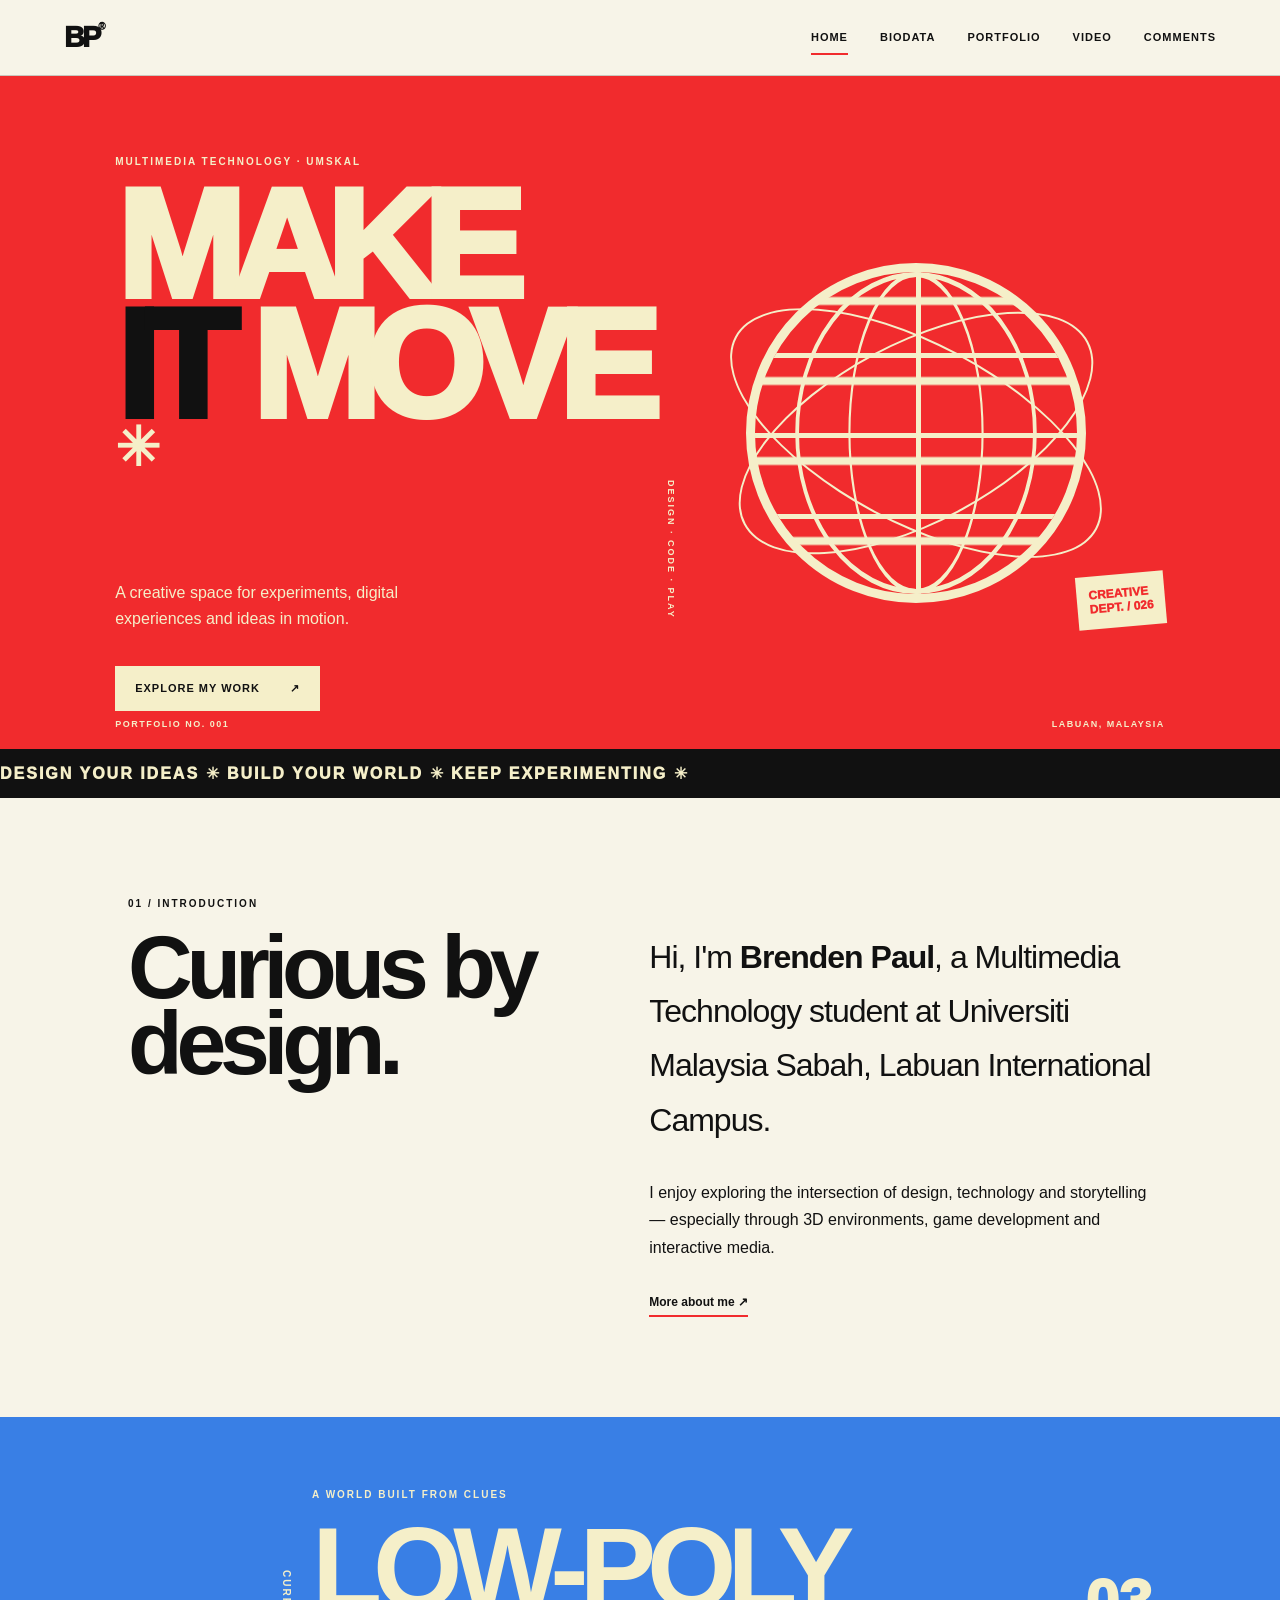
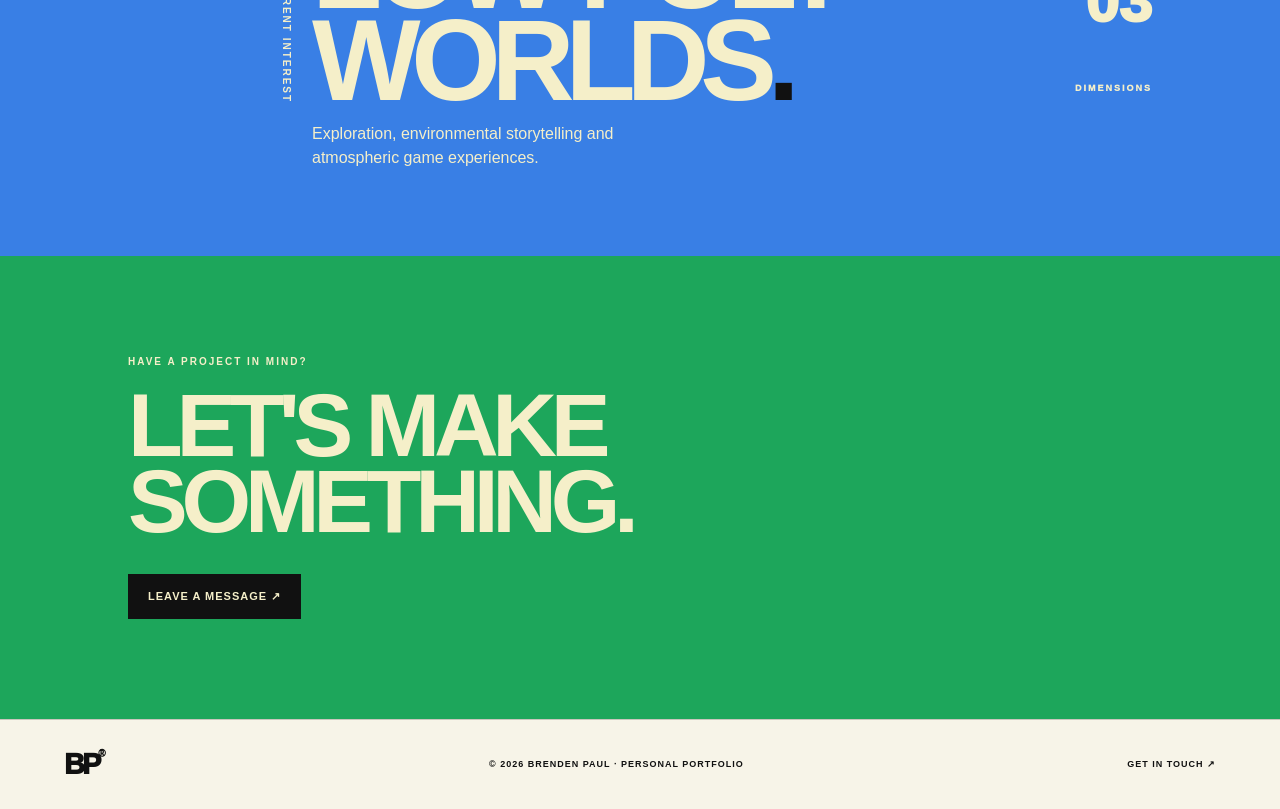
==== index.html @ ec5a2feb "Add files via upload" ====
<!DOCTYPE html>
<html lang="en">
<head>
  <meta charset="UTF-8"><meta name="viewport" content="width=device-width, initial-scale=1.0">
  <meta name="description" content="Brenden Paul's multimedia technology portfolio.">
  <title>Brenden Paul — Creative Portfolio</title><link rel="stylesheet" href="css/style.css">
  <script defer src="js/main.js"></script>
</head>
<body>
<header class="site-header"><a class="wordmark" href="index.html">BP<span>®</span></a>
<button class="menu-toggle" aria-label="Toggle navigation">☰</button>
<nav class="nav"><a class="active" href="index.html">Home</a><a href="biodata.html">Biodata</a><a href="portfolio.html">Portfolio</a><a href="video.html">Video</a><a href="comments.html">Comments</a></nav>
</header>
<main>
<section class="hero">
  <div class="hero-copy"><p class="eyebrow">MULTIMEDIA TECHNOLOGY · UMSKAL</p>
  <h1>MAKE<br><span>IT</span> MOVE<span class="star">✳</span></h1>
  <p class="intro">A creative space for experiments, digital experiences and ideas in motion.</p>
  <a class="button" href="portfolio.html">Explore my work <b>↗</b></a>
  </div>
  <div class="hero-art" aria-label="Abstract retro globe artwork"><div class="orbit orbit-one"></div><div class="orbit orbit-two"></div><div class="globe"><i></i><i></i><i></i><i></i><i></i></div><span class="art-stamp">CREATIVE<br>DEPT. / 026</span><span class="side-note">DESIGN · CODE · PLAY</span></div>
  <div class="hero-index">PORTFOLIO NO. 001 <span>LABUAN, MALAYSIA</span></div>
</section>
<section class="ticker"><div>DESIGN YOUR IDEAS ✳ BUILD YOUR WORLD ✳ KEEP EXPERIMENTING ✳&nbsp;</div></section>
<section class="intro-grid section-pad"><div><p class="eyebrow">01 / INTRODUCTION</p><h2>Curious by<br>design.</h2></div><div><p class="large-copy">Hi, I'm <strong>Brenden Paul</strong>, a Multimedia Technology student at Universiti Malaysia Sabah, Labuan International Campus.</p><p>I enjoy exploring the intersection of design, technology and storytelling — especially through 3D environments, game development and interactive media.</p><a class="text-link" href="biodata.html">More about me ↗</a></div></section>
<section class="feature-band"><div class="feature-label">CURRENT INTEREST</div><div><p class="eyebrow">A WORLD BUILT FROM CLUES</p><h2>LOW-POLY<br>WORLDS<span class="blue-dot">.</span></h2><p>Exploration, environmental storytelling and atmospheric game experiences.</p></div><div class="feature-number">03<br><small>DIMENSIONS</small></div></section>
<section class="section-pad home-bottom"><p class="eyebrow">HAVE A PROJECT IN MIND?</p><h2>LET'S MAKE<br>SOMETHING.</h2><a class="button button-dark" href="comments.html">Leave a message ↗</a></section>
</main>
<footer><a class="wordmark" href="index.html">BP<span>®</span></a><p>© 2026 BRENDEN PAUL · PERSONAL PORTFOLIO</p><a href="comments.html">GET IN TOUCH ↗</a></footer>
</body></html>
---- css/style.css ----
:root{--red:#f12b2d;--blue:#397fe5;--green:#1da65b;--cream:#f5efc9;--ink:#111;--paper:#f7f4e8;--line:rgba(17,17,17,.2)}
*{box-sizing:border-box}html{scroll-behavior:smooth}body{margin:0;background:var(--paper);color:var(--ink);font-family:Arial,Helvetica,sans-serif}a{color:inherit;text-decoration:none}.site-header{height:76px;padding:0 5vw;display:flex;align-items:center;justify-content:space-between;border-bottom:1px solid var(--line);background:var(--paper);position:relative;z-index:10}.wordmark{font-size:29px;font-weight:1000;letter-spacing:-3px}.wordmark span{font-size:10px;vertical-align:top;letter-spacing:0}.nav{display:flex;gap:32px}.nav a{font-size:11px;font-weight:800;letter-spacing:1px;text-transform:uppercase;padding:10px 0;border-bottom:2px solid transparent}.nav a:hover,.nav a.active{border-color:var(--red)}.menu-toggle{display:none;border:0;background:none;font-size:25px}
.hero{min-height:660px;background:var(--red);color:var(--cream);padding:80px 9vw 38px;position:relative;overflow:hidden;display:grid;grid-template-columns:1.05fr .95fr;align-items:center}.eyebrow{font-size:10px;font-weight:900;letter-spacing:2px;margin:0 0 20px}.hero h1,.page-heading h1{font-size:clamp(76px,12vw,170px);line-height:.78;letter-spacing:-.095em;margin:0;font-weight:1000}.hero h1 span:not(.star),.page-heading h1 span{color:var(--ink)}.star{font-size:.35em;vertical-align:top;display:inline-block;animation:spin 12s linear infinite}.intro{font-size:16px;line-height:1.6;max-width:340px;margin:34px 0}.button{display:inline-flex;gap:30px;align-items:center;background:var(--cream);color:var(--ink);padding:16px 20px;font-size:11px;font-weight:900;letter-spacing:1px;text-transform:uppercase;border:0;cursor:pointer;transition:.2s}.button:hover{transform:translateY(-4px);box-shadow:5px 5px 0 var(--ink)}.hero-art{height:430px;position:relative;display:grid;place-items:center}.globe{width:min(31vw,340px);aspect-ratio:1;border:9px solid var(--cream);border-radius:50%;position:relative;overflow:hidden;background:repeating-linear-gradient(0deg,transparent 0 48px,var(--cream) 50px 56px,transparent 58px 80px)}.globe:before,.globe:after{content:"";position:absolute;inset:0;border:5px solid var(--cream);border-radius:50%;transform:scaleX(.42)}.globe:after{transform:scaleX(.75)}.globe i{position:absolute;left:0;right:0;top:50%;border-top:5px solid var(--cream)}.globe i:nth-child(2){top:25%}.globe i:nth-child(3){top:75%}.globe i:nth-child(4){left:50%;top:0;bottom:0;border:0;border-left:5px solid var(--cream)}.orbit{position:absolute;border:2px solid var(--cream);width:390px;height:180px;border-radius:50%;transform:rotate(-28deg)}.orbit-two{transform:rotate(28deg);width:410px}.art-stamp{position:absolute;right:0;bottom:22px;background:var(--cream);color:var(--red);padding:12px;font-size:12px;font-weight:1000;line-height:1.2;transform:rotate(-5deg)}.side-note{position:absolute;left:0;bottom:30px;writing-mode:vertical-rl;font-size:9px;letter-spacing:2px;font-weight:bold}.hero-index{position:absolute;bottom:20px;left:9vw;right:9vw;display:flex;justify-content:space-between;font-size:9px;font-weight:900;letter-spacing:1.5px}.ticker{overflow:hidden;background:var(--ink);color:var(--cream);padding:15px 0;font-weight:1000;letter-spacing:2px;white-space:nowrap}.ticker div{display:inline-block;animation:marquee 20s linear infinite}.section-pad{padding:100px 10vw}.intro-grid{display:grid;grid-template-columns:1fr 1.2fr;gap:8vw}.intro-grid h2,.home-bottom h2{font-size:clamp(48px,7vw,90px);line-height:.85;letter-spacing:-.07em;margin:0}.large-copy{font-size:clamp(21px,2.5vw,32px);line-height:1.25;letter-spacing:-1px}.intro-grid p:not(.eyebrow){line-height:1.7;max-width:600px}.text-link{display:inline-block;margin-top:18px;border-bottom:2px solid var(--red);padding-bottom:6px;font-weight:900;font-size:12px}.feature-band{background:var(--blue);color:var(--cream);padding:70px 10vw;display:grid;grid-template-columns:.5fr 2fr .5fr;align-items:center;gap:20px}.feature-label{font-size:10px;font-weight:900;letter-spacing:2px;writing-mode:vertical-rl}.feature-band h2{font-size:clamp(55px,9vw,115px);line-height:.8;letter-spacing:-.08em;margin:15px 0}.feature-band p{max-width:390px;line-height:1.5}.blue-dot{color:var(--ink)}.feature-number{font-size:60px;font-weight:1000;text-align:right}.feature-number small{font-size:9px;letter-spacing:2px}.home-bottom{background:var(--green);color:var(--cream)}.home-bottom h2{margin-bottom:35px}.button-dark{background:var(--ink);color:var(--cream)}footer{padding:28px 5vw;display:flex;align-items:center;justify-content:space-between;border-top:1px solid var(--line);font-size:9px;font-weight:900;letter-spacing:1px}footer p{margin:0}
.inner-page{padding:70px 9vw 100px}.page-heading{position:relative;padding:25px 0 65px;border-bottom:1px solid var(--line);margin-bottom:60px}.page-heading h1{font-size:clamp(65px,11vw,145px)}.page-heading h1 span{color:var(--red)}.heading-aside{position:absolute;right:0;bottom:65px;font-size:12px;line-height:1.5;font-weight:bold;text-align:right}
.bio-layout{display:grid;grid-template-columns:.8fr 1.2fr;gap:8vw}.portrait-card{background:var(--blue);padding:18px;align-self:start}.portrait-placeholder{height:390px;background:var(--cream);display:grid;place-items:center;position:relative;color:var(--blue)}.portrait-placeholder span{font-size:150px;font-weight:1000;letter-spacing:-15px}.portrait-placeholder small{position:absolute;bottom:18px;left:18px;font-size:10px;font-weight:900;letter-spacing:2px}.card-caption{font-size:9px;font-weight:900;letter-spacing:1px;color:var(--cream);margin:12px 0 0}.bio-content h2{font-size:48px;letter-spacing:-3px;margin:0 0 15px}.bio-content p{line-height:1.7}.data-grid{display:grid;grid-template-columns:1fr 1fr;gap:20px;margin:35px 0;padding:25px 0;border-top:1px solid var(--line);border-bottom:1px solid var(--line)}.data-grid div{display:grid;gap:7px}.data-grid small,.project-info small{font-size:9px;font-weight:900;letter-spacing:1.5px;opacity:.7}.data-grid strong{font-size:14px}.bio-content h3{font-size:13px;letter-spacing:2px}.tags{display:flex;flex-wrap:wrap;gap:8px}.tags span{border:1px solid var(--ink);border-radius:30px;padding:9px 13px;font-size:10px;font-weight:800}.timetable{margin-top:100px;display:grid;grid-template-columns:.7fr 1.3fr;gap:7vw}.timetable h2{font-size:42px;letter-spacing:-3px;margin:0}.timetable p{font-size:13px;line-height:1.6}.table-wrap{overflow-x:auto}table{width:100%;border-collapse:collapse;font-size:11px}th,td{text-align:left;padding:15px 12px;border-bottom:1px solid var(--line)}th{background:var(--ink);color:var(--cream);font-size:9px;letter-spacing:1px}td:first-child{font-weight:900}
.project-grid{display:grid;grid-template-columns:1fr 1fr;gap:24px}.project-card{display:grid;grid-template-columns:.9fr 1.1fr;min-height:270px}.project-red{background:var(--red);color:var(--cream)}.project-blue{background:var(--blue);color:var(--cream)}.project-green{background:var(--green);color:var(--cream)}.project-cream{background:var(--cream);border:1px solid var(--line)}.project-graphic{min-height:270px;position:relative;display:grid;place-items:center;overflow:hidden}.project-graphic>span{position:absolute;bottom:15px;left:15px;font-size:30px;line-height:.8;font-weight:1000;letter-spacing:-2px}.mini-globe{width:145px;height:145px;border:5px solid var(--cream);border-radius:50%;background:repeating-linear-gradient(0deg,transparent 0 24px,var(--cream) 25px 29px,transparent 30px 40px);position:relative}.mini-globe:after{content:"";position:absolute;inset:0;border:4px solid var(--cream);border-radius:50%;transform:scaleX(.45)}.project-graphic .cube-stack{font-size:60px;line-height:.7;text-align:center}.forest-symbol{font-size:140px}.web-symbol{font-size:120px}.project-info{padding:25px;align-self:center}.project-info h2{font-size:29px;letter-spacing:-2px;margin:10px 0}.project-info p{font-size:12px;line-height:1.6}.project-type{font-size:8px;font-weight:900;letter-spacing:1px}.portfolio-note{font-size:10px;font-weight:900;letter-spacing:1px;margin-top:35px;line-height:1.6}
.video-section{max-width:900px;margin:auto}.video-frame{background:var(--ink);position:relative;padding:12px}.video-frame video{display:block;width:100%;aspect-ratio:16/9;background:#222}.video-overlay-label{position:absolute;top:25px;left:25px;color:var(--cream);font-size:9px;font-weight:900;letter-spacing:2px;pointer-events:none}.video-caption{display:flex;justify-content:space-between;gap:40px;align-items:start;padding:25px 0}.video-caption h2{font-size:35px;letter-spacing:-2px;margin:0}.video-caption>p{max-width:390px;font-size:13px;line-height:1.7}.video-tip{margin-top:60px;background:var(--cream);border:1px solid var(--line);padding:25px;display:flex;gap:50px;align-items:center}.video-tip span{font-size:10px;font-weight:1000;letter-spacing:1px;white-space:nowrap}.video-tip p{font-size:13px;line-height:1.6}
.contact-layout{display:grid;grid-template-columns:1fr 1fr;gap:10vw}.contact-copy h2{font-size:clamp(45px,7vw,80px);letter-spacing:-.08em;line-height:.85;margin:0 0 25px}.contact-copy>p:not(.eyebrow){max-width:340px;line-height:1.7;font-size:14px}.contact-stamp{margin-top:55px;width:160px;height:160px;border-radius:50%;background:var(--red);color:var(--cream);display:grid;place-content:center;text-align:center;font-size:29px;font-weight:1000;line-height:.8;transform:rotate(-12deg)}.contact-stamp span{font-size:20px;margin-top:10px}.comment-form{display:grid;gap:10px}.comment-form label{font-size:9px;font-weight:1000;letter-spacing:1.5px;margin-top:10px}.comment-form input,.comment-form textarea,.comment-form select{width:100%;padding:15px;background:transparent;border:1px solid var(--line);font:inherit;font-size:13px;border-radius:0}.comment-form textarea{resize:vertical}.comment-form .button{justify-self:start;margin-top:15px}.form-status{font-size:9px;font-weight:900;letter-spacing:1px;line-height:1.5}
@keyframes spin{to{transform:rotate(360deg)}}@keyframes marquee{to{transform:translateX(-50%)}}
@media(max-width:760px){.site-header{height:65px}.menu-toggle{display:block}.nav{display:none;position:absolute;top:65px;left:0;right:0;background:var(--paper);padding:20px 5vw;flex-direction:column;gap:12px;border-bottom:1px solid var(--line)}.nav.open{display:flex}.hero{grid-template-columns:1fr;padding:65px 7vw 65px;gap:15px}.hero-art{height:300px}.globe{width:230px}.orbit{width:280px;height:130px}.orbit-two{width:300px}.hero h1{font-size:clamp(75px,18vw,125px)}.hero-index{left:7vw;right:7vw;font-size:7px}.section-pad{padding:65px 7vw}.intro-grid,.bio-layout,.timetable,.contact-layout{grid-template-columns:1fr;gap:35px}.feature-band{padding:55px 7vw;grid-template-columns:30px 1fr 50px}.feature-number{font-size:35px}.page-heading{padding-bottom:90px}.page-heading h1{font-size:clamp(65px,15vw,105px)}.heading-aside{bottom:25px;left:0;right:auto;text-align:left}.project-grid{grid-template-columns:1fr}.project-card{min-height:240px}.project-graphic{min-height:240px}.video-caption,.video-tip{display:block}.video-caption>p{margin-top:15px}.video-tip span{display:block;margin-bottom:10px}footer{gap:15px;flex-wrap:wrap}footer p{order:3;width:100%}}
@media(max-width:420px){.project-card{grid-template-columns:1fr}.project-graphic{min-height:190px}.project-graphic>span{font-size:26px}.portrait-placeholder{height:300px}.data-grid{grid-template-columns:1fr 1fr}}
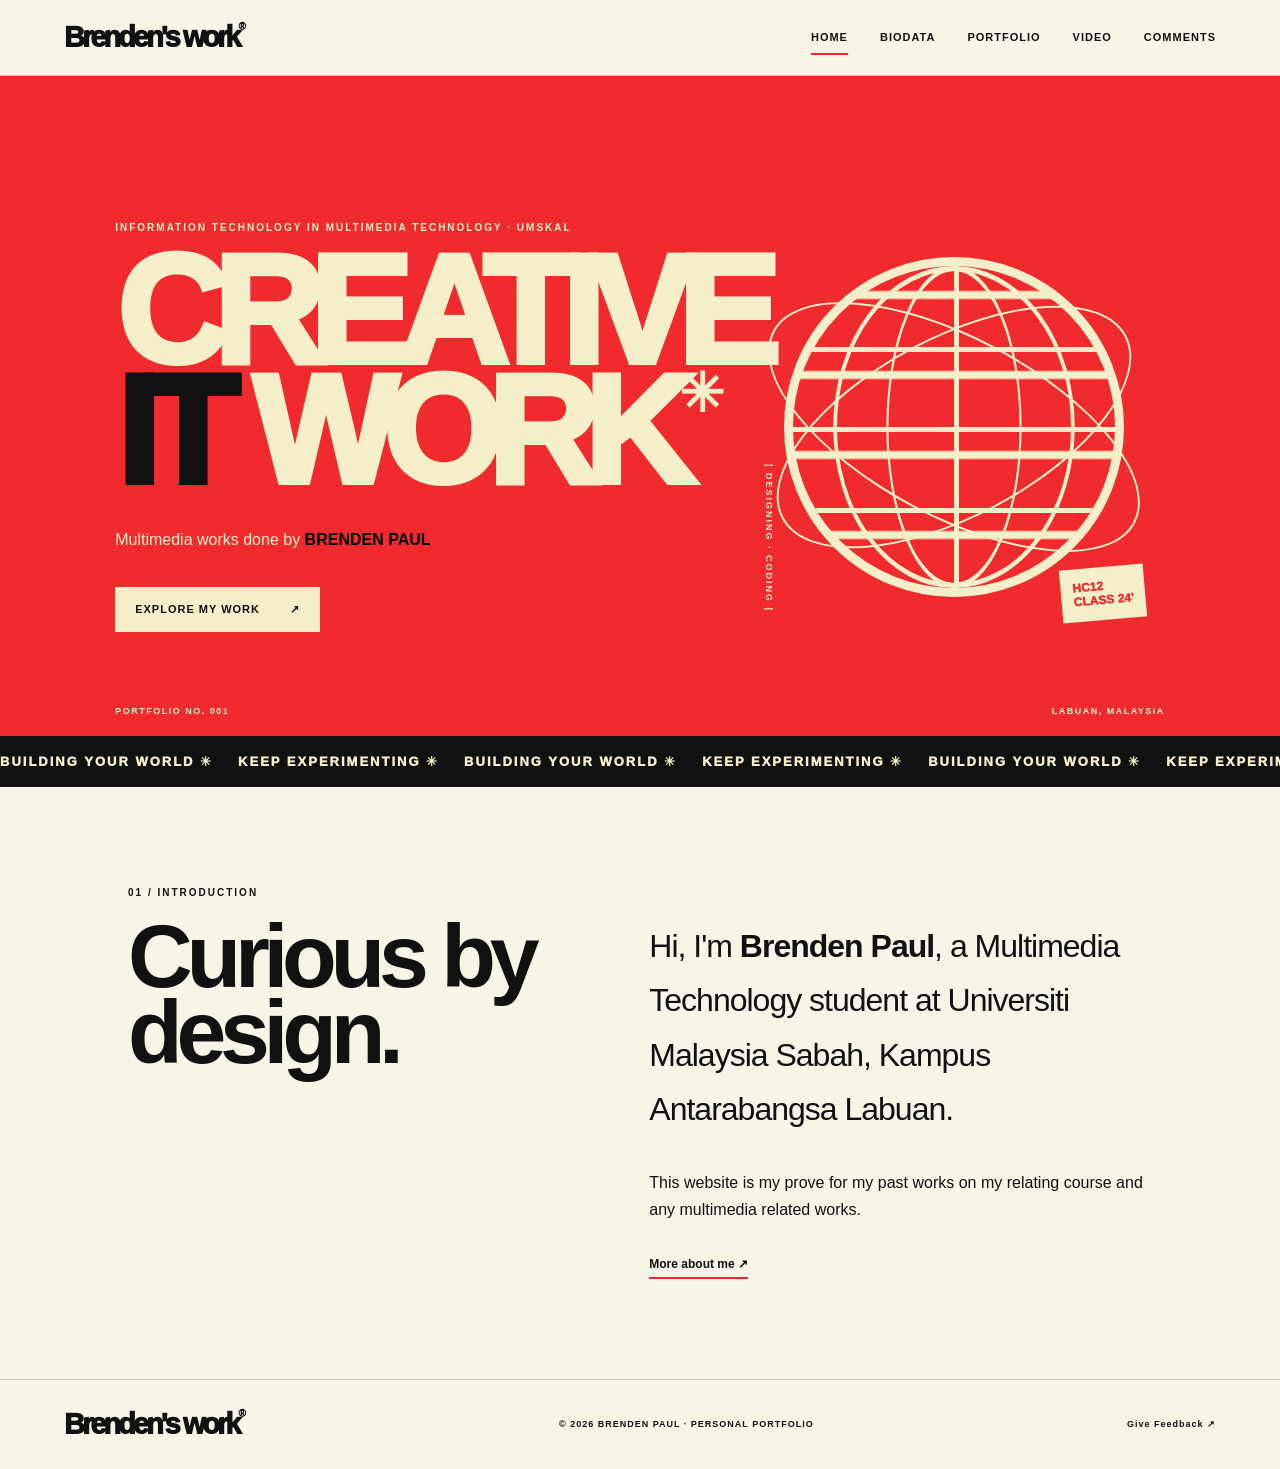
==== commit bddbbbee: "Update index.html" ====
--- a/index.html
+++ b/index.html
@@ -1,30 +1,238 @@
+
 <!DOCTYPE html>
 <html lang="en">
+
 <head>
-  <meta charset="UTF-8"><meta name="viewport" content="width=device-width, initial-scale=1.0">
+  <!-- Website character encoding -->
+  <meta charset="UTF-8">
+
+  <!-- Makes the website responsive on phones and tablets -->
+  <meta name="viewport" content="width=device-width, initial-scale=1.0">
+
+  <!-- EDIT HERE: Website description for search engines -->
   <meta name="description" content="Brenden Paul's multimedia technology portfolio.">
-  <title>Brenden Paul — Creative Portfolio</title><link rel="stylesheet" href="css/style.css">
+
+  <!-- EDIT HERE: Text displayed on the browser tab -->
+  <title>Brenden Paul — Creative Portfolio</title>
+
+  <!-- Connect the external CSS design file -->
+  <link rel="stylesheet" href="css/style.css">
+
+  <!-- Connect JavaScript; defer waits until HTML is parsed -->
   <script defer src="js/main.js"></script>
 </head>
+
 <body>
-<header class="site-header"><a class="wordmark" href="index.html">BP<span>®</span></a>
-<button class="menu-toggle" aria-label="Toggle navigation">☰</button>
-<nav class="nav"><a class="active" href="index.html">Home</a><a href="biodata.html">Biodata</a><a href="portfolio.html">Portfolio</a><a href="video.html">Video</a><a href="comments.html">Comments</a></nav>
+
+<!-- ========================================
+     HEADER AND NAVIGATION
+     Appears at the top of every webpage
+======================================== -->
+
+<header class="site-header">
+
+  <!-- EDIT HERE: BP is your website logo -->
+  <a class="wordmark" href="index.html">Brenden's work<span>®</span></a>
+
+  <!-- Mobile navigation button -->
+  <button class="menu-toggle" aria-label="Toggle navigation">☰</button>
+
+  <!-- Navigation links: change href to change destination -->
+  <nav class="nav">
+
+    <a class="active" href="index.html">Home</a>
+    <a href="biodata.html">Biodata</a>
+    <a href="portfolio.html">Portfolio</a>
+    <a href="video.html">Video</a>
+    <a href="comments.html">Comments</a>
+
+  </nav>
+
 </header>
+
+
 <main>
+
+<!-- ========================================
+     HERO SECTION
+     Main homepage introduction
+======================================== -->
+
 <section class="hero">
-  <div class="hero-copy"><p class="eyebrow">MULTIMEDIA TECHNOLOGY · UMSKAL</p>
-  <h1>MAKE<br><span>IT</span> MOVE<span class="star">✳</span></h1>
-  <p class="intro">A creative space for experiments, digital experiences and ideas in motion.</p>
-  <a class="button" href="portfolio.html">Explore my work <b>↗</b></a>
-  </div>
-  <div class="hero-art" aria-label="Abstract retro globe artwork"><div class="orbit orbit-one"></div><div class="orbit orbit-two"></div><div class="globe"><i></i><i></i><i></i><i></i><i></i></div><span class="art-stamp">CREATIVE<br>DEPT. / 026</span><span class="side-note">DESIGN · CODE · PLAY</span></div>
-  <div class="hero-index">PORTFOLIO NO. 001 <span>LABUAN, MALAYSIA</span></div>
+
+  <div class="hero-copy">
+
+    <!-- EDIT HERE: Small text above the main heading -->
+    <p class="eyebrow">
+      INFORMATION TECHNOLOGY IN MULTIMEDIA TECHNOLOGY · UMSKAL
+    </p>
+
+    <!-- EDIT HERE: Main homepage heading -->
+    <h1>
+      CREATIVE<br>
+      <span>IT</span> WORK<span class="star">✳</span>
+    </h1>
+
+    <!-- EDIT HERE: Short personal introduction -->
+    <p class="intro">
+      Multimedia works done by <strong style="color: black;">BRENDEN PAUL</strong>
+    </p>
+
+    <!-- Button linking to the portfolio page -->
+    <a class="button" href="portfolio.html">
+      Explore my work <b>↗</b>
+    </a>
+
+  </div>
+
+
+  <!-- Decorative globe illustration made with CSS -->
+  <div class="hero-art" aria-label="Abstract retro globe artwork">
+
+    <!-- Decorative orbit lines -->
+    <div class="orbit orbit-one"></div>
+    <div class="orbit orbit-two"></div>
+
+    <!-- Globe illustration -->
+    <div class="globe">
+
+      <!-- Horizontal and vertical globe lines -->
+      <i></i>
+      <i></i>
+      <i></i>
+      <i></i>
+      <i></i>
+
+    </div>
+
+    <!-- Small decorative label -->
+    <span class="art-stamp">
+      HC12<br>
+      CLASS 24'
+    </span>
+
+    <!-- Vertical decorative text -->
+    <span class="side-note">
+      | DESIGNING · CODING |
+    </span>
+
+  </div>
+
+
+  <!-- Small information at the bottom of the hero section -->
+  <div class="hero-index">
+
+    <!-- EDIT HERE: Portfolio number -->
+    PORTFOLIO NO. 001
+
+    <!-- EDIT HERE: Your location -->
+    <span>LABUAN, MALAYSIA</span>
+
+  </div>
+
 </section>
-<section class="ticker"><div>DESIGN YOUR IDEAS ✳ BUILD YOUR WORLD ✳ KEEP EXPERIMENTING ✳&nbsp;</div></section>
-<section class="intro-grid section-pad"><div><p class="eyebrow">01 / INTRODUCTION</p><h2>Curious by<br>design.</h2></div><div><p class="large-copy">Hi, I'm <strong>Brenden Paul</strong>, a Multimedia Technology student at Universiti Malaysia Sabah, Labuan International Campus.</p><p>I enjoy exploring the intersection of design, technology and storytelling — especially through 3D environments, game development and interactive media.</p><a class="text-link" href="biodata.html">More about me ↗</a></div></section>
-<section class="feature-band"><div class="feature-label">CURRENT INTEREST</div><div><p class="eyebrow">A WORLD BUILT FROM CLUES</p><h2>LOW-POLY<br>WORLDS<span class="blue-dot">.</span></h2><p>Exploration, environmental storytelling and atmospheric game experiences.</p></div><div class="feature-number">03<br><small>DIMENSIONS</small></div></section>
-<section class="section-pad home-bottom"><p class="eyebrow">HAVE A PROJECT IN MIND?</p><h2>LET'S MAKE<br>SOMETHING.</h2><a class="button button-dark" href="comments.html">Leave a message ↗</a></section>
-</main>
-<footer><a class="wordmark" href="index.html">BP<span>®</span></a><p>© 2026 BRENDEN PAUL · PERSONAL PORTFOLIO</p><a href="comments.html">GET IN TOUCH ↗</a></footer>
-</body></html>+
+
+<!-- ========================================
+     MOVING TEXT / TICKER
+     Animation controlled by CSS
+======================================== -->
+
+
+<!-- =================================
+     INFINITE SEAMLESS TICKER
+================================= -->
+
+<section class="ticker">
+
+  <div class="ticker-track">
+
+    <!-- FIRST GROUP -->
+    <div class="ticker-content">
+      <span>BUILDING YOUR WORLD ✳</span>
+      <span>KEEP EXPERIMENTING ✳</span>
+      <span>BUILDING YOUR WORLD ✳</span>
+      <span>KEEP EXPERIMENTING ✳</span>
+      <span>BUILDING YOUR WORLD ✳</span>
+      <span>KEEP EXPERIMENTING ✳</span>
+      <span>BUILDING YOUR WORLD ✳</span>
+      <span>KEEP EXPERIMENTING ✳</span>
+    </div>
+
+    <!-- EXACT DUPLICATE -->
+    <div class="ticker-content" aria-hidden="true">
+      <span>BUILDING YOUR WORLD ✳</span>
+      <span>KEEP EXPERIMENTING ✳</span>
+      <span>BUILDING YOUR WORLD ✳</span>
+      <span>KEEP EXPERIMENTING ✳</span>
+      <span>BUILDING YOUR WORLD ✳</span>
+      <span>KEEP EXPERIMENTING ✳</span>
+      <span>BUILDING YOUR WORLD ✳</span>
+      <span>KEEP EXPERIMENTING ✳</span>
+    </div>
+
+  </div>
+
+</section>
+
+
+
+<!-- ========================================
+     PERSONAL INTRODUCTION
+======================================== -->
+
+<section class="intro-grid section-pad">
+
+  <div>
+
+    <p class="eyebrow">01 / INTRODUCTION</p>
+
+    <!-- EDIT HERE: Introduction heading -->
+    <h2>Curious by<br>design.</h2>
+
+  </div>
+
+
+  <div>
+
+    <!-- EDIT HERE: Change your name and introduction -->
+    <p class="large-copy">
+      Hi, I'm <strong>Brenden Paul</strong>, a Multimedia Technology student at Universiti Malaysia Sabah, Kampus Antarabangsa Labuan.
+    </p>
+
+    <!-- EDIT HERE: Describe your personal interests -->
+    <p>
+      This website is my prove for my past works on my relating course and any multimedia related works.
+    </p>
+
+    <!-- Link to your biodata -->
+    <a class="text-link" href="biodata.html">
+      More about me ↗
+    </a>
+
+  </div>
+
+</section>
+
+<!--here maybe-->
+
+<!-- ========================================
+     FOOTER
+     Appears at the bottom of the page
+======================================== -->
+
+<footer>
+
+  <!-- Footer logo -->
+  <a class="wordmark" href="index.html">Brenden's work<span>®</span></a>
+
+  <!-- EDIT HERE: Copyright information -->
+  <p>© 2026 BRENDEN PAUL · PERSONAL PORTFOLIO</p>
+
+  <!-- Contact page link -->
+  <a href="comments.html">Give Feedback ↗</a>
+
+</footer>
+
+</body>
+</html>
--- a/css/style.css
+++ b/css/style.css
@@ -1,11 +1,1743 @@
-:root{--red:#f12b2d;--blue:#397fe5;--green:#1da65b;--cream:#f5efc9;--ink:#111;--paper:#f7f4e8;--line:rgba(17,17,17,.2)}
-*{box-sizing:border-box}html{scroll-behavior:smooth}body{margin:0;background:var(--paper);color:var(--ink);font-family:Arial,Helvetica,sans-serif}a{color:inherit;text-decoration:none}.site-header{height:76px;padding:0 5vw;display:flex;align-items:center;justify-content:space-between;border-bottom:1px solid var(--line);background:var(--paper);position:relative;z-index:10}.wordmark{font-size:29px;font-weight:1000;letter-spacing:-3px}.wordmark span{font-size:10px;vertical-align:top;letter-spacing:0}.nav{display:flex;gap:32px}.nav a{font-size:11px;font-weight:800;letter-spacing:1px;text-transform:uppercase;padding:10px 0;border-bottom:2px solid transparent}.nav a:hover,.nav a.active{border-color:var(--red)}.menu-toggle{display:none;border:0;background:none;font-size:25px}
-.hero{min-height:660px;background:var(--red);color:var(--cream);padding:80px 9vw 38px;position:relative;overflow:hidden;display:grid;grid-template-columns:1.05fr .95fr;align-items:center}.eyebrow{font-size:10px;font-weight:900;letter-spacing:2px;margin:0 0 20px}.hero h1,.page-heading h1{font-size:clamp(76px,12vw,170px);line-height:.78;letter-spacing:-.095em;margin:0;font-weight:1000}.hero h1 span:not(.star),.page-heading h1 span{color:var(--ink)}.star{font-size:.35em;vertical-align:top;display:inline-block;animation:spin 12s linear infinite}.intro{font-size:16px;line-height:1.6;max-width:340px;margin:34px 0}.button{display:inline-flex;gap:30px;align-items:center;background:var(--cream);color:var(--ink);padding:16px 20px;font-size:11px;font-weight:900;letter-spacing:1px;text-transform:uppercase;border:0;cursor:pointer;transition:.2s}.button:hover{transform:translateY(-4px);box-shadow:5px 5px 0 var(--ink)}.hero-art{height:430px;position:relative;display:grid;place-items:center}.globe{width:min(31vw,340px);aspect-ratio:1;border:9px solid var(--cream);border-radius:50%;position:relative;overflow:hidden;background:repeating-linear-gradient(0deg,transparent 0 48px,var(--cream) 50px 56px,transparent 58px 80px)}.globe:before,.globe:after{content:"";position:absolute;inset:0;border:5px solid var(--cream);border-radius:50%;transform:scaleX(.42)}.globe:after{transform:scaleX(.75)}.globe i{position:absolute;left:0;right:0;top:50%;border-top:5px solid var(--cream)}.globe i:nth-child(2){top:25%}.globe i:nth-child(3){top:75%}.globe i:nth-child(4){left:50%;top:0;bottom:0;border:0;border-left:5px solid var(--cream)}.orbit{position:absolute;border:2px solid var(--cream);width:390px;height:180px;border-radius:50%;transform:rotate(-28deg)}.orbit-two{transform:rotate(28deg);width:410px}.art-stamp{position:absolute;right:0;bottom:22px;background:var(--cream);color:var(--red);padding:12px;font-size:12px;font-weight:1000;line-height:1.2;transform:rotate(-5deg)}.side-note{position:absolute;left:0;bottom:30px;writing-mode:vertical-rl;font-size:9px;letter-spacing:2px;font-weight:bold}.hero-index{position:absolute;bottom:20px;left:9vw;right:9vw;display:flex;justify-content:space-between;font-size:9px;font-weight:900;letter-spacing:1.5px}.ticker{overflow:hidden;background:var(--ink);color:var(--cream);padding:15px 0;font-weight:1000;letter-spacing:2px;white-space:nowrap}.ticker div{display:inline-block;animation:marquee 20s linear infinite}.section-pad{padding:100px 10vw}.intro-grid{display:grid;grid-template-columns:1fr 1.2fr;gap:8vw}.intro-grid h2,.home-bottom h2{font-size:clamp(48px,7vw,90px);line-height:.85;letter-spacing:-.07em;margin:0}.large-copy{font-size:clamp(21px,2.5vw,32px);line-height:1.25;letter-spacing:-1px}.intro-grid p:not(.eyebrow){line-height:1.7;max-width:600px}.text-link{display:inline-block;margin-top:18px;border-bottom:2px solid var(--red);padding-bottom:6px;font-weight:900;font-size:12px}.feature-band{background:var(--blue);color:var(--cream);padding:70px 10vw;display:grid;grid-template-columns:.5fr 2fr .5fr;align-items:center;gap:20px}.feature-label{font-size:10px;font-weight:900;letter-spacing:2px;writing-mode:vertical-rl}.feature-band h2{font-size:clamp(55px,9vw,115px);line-height:.8;letter-spacing:-.08em;margin:15px 0}.feature-band p{max-width:390px;line-height:1.5}.blue-dot{color:var(--ink)}.feature-number{font-size:60px;font-weight:1000;text-align:right}.feature-number small{font-size:9px;letter-spacing:2px}.home-bottom{background:var(--green);color:var(--cream)}.home-bottom h2{margin-bottom:35px}.button-dark{background:var(--ink);color:var(--cream)}footer{padding:28px 5vw;display:flex;align-items:center;justify-content:space-between;border-top:1px solid var(--line);font-size:9px;font-weight:900;letter-spacing:1px}footer p{margin:0}
-.inner-page{padding:70px 9vw 100px}.page-heading{position:relative;padding:25px 0 65px;border-bottom:1px solid var(--line);margin-bottom:60px}.page-heading h1{font-size:clamp(65px,11vw,145px)}.page-heading h1 span{color:var(--red)}.heading-aside{position:absolute;right:0;bottom:65px;font-size:12px;line-height:1.5;font-weight:bold;text-align:right}
-.bio-layout{display:grid;grid-template-columns:.8fr 1.2fr;gap:8vw}.portrait-card{background:var(--blue);padding:18px;align-self:start}.portrait-placeholder{height:390px;background:var(--cream);display:grid;place-items:center;position:relative;color:var(--blue)}.portrait-placeholder span{font-size:150px;font-weight:1000;letter-spacing:-15px}.portrait-placeholder small{position:absolute;bottom:18px;left:18px;font-size:10px;font-weight:900;letter-spacing:2px}.card-caption{font-size:9px;font-weight:900;letter-spacing:1px;color:var(--cream);margin:12px 0 0}.bio-content h2{font-size:48px;letter-spacing:-3px;margin:0 0 15px}.bio-content p{line-height:1.7}.data-grid{display:grid;grid-template-columns:1fr 1fr;gap:20px;margin:35px 0;padding:25px 0;border-top:1px solid var(--line);border-bottom:1px solid var(--line)}.data-grid div{display:grid;gap:7px}.data-grid small,.project-info small{font-size:9px;font-weight:900;letter-spacing:1.5px;opacity:.7}.data-grid strong{font-size:14px}.bio-content h3{font-size:13px;letter-spacing:2px}.tags{display:flex;flex-wrap:wrap;gap:8px}.tags span{border:1px solid var(--ink);border-radius:30px;padding:9px 13px;font-size:10px;font-weight:800}.timetable{margin-top:100px;display:grid;grid-template-columns:.7fr 1.3fr;gap:7vw}.timetable h2{font-size:42px;letter-spacing:-3px;margin:0}.timetable p{font-size:13px;line-height:1.6}.table-wrap{overflow-x:auto}table{width:100%;border-collapse:collapse;font-size:11px}th,td{text-align:left;padding:15px 12px;border-bottom:1px solid var(--line)}th{background:var(--ink);color:var(--cream);font-size:9px;letter-spacing:1px}td:first-child{font-weight:900}
-.project-grid{display:grid;grid-template-columns:1fr 1fr;gap:24px}.project-card{display:grid;grid-template-columns:.9fr 1.1fr;min-height:270px}.project-red{background:var(--red);color:var(--cream)}.project-blue{background:var(--blue);color:var(--cream)}.project-green{background:var(--green);color:var(--cream)}.project-cream{background:var(--cream);border:1px solid var(--line)}.project-graphic{min-height:270px;position:relative;display:grid;place-items:center;overflow:hidden}.project-graphic>span{position:absolute;bottom:15px;left:15px;font-size:30px;line-height:.8;font-weight:1000;letter-spacing:-2px}.mini-globe{width:145px;height:145px;border:5px solid var(--cream);border-radius:50%;background:repeating-linear-gradient(0deg,transparent 0 24px,var(--cream) 25px 29px,transparent 30px 40px);position:relative}.mini-globe:after{content:"";position:absolute;inset:0;border:4px solid var(--cream);border-radius:50%;transform:scaleX(.45)}.project-graphic .cube-stack{font-size:60px;line-height:.7;text-align:center}.forest-symbol{font-size:140px}.web-symbol{font-size:120px}.project-info{padding:25px;align-self:center}.project-info h2{font-size:29px;letter-spacing:-2px;margin:10px 0}.project-info p{font-size:12px;line-height:1.6}.project-type{font-size:8px;font-weight:900;letter-spacing:1px}.portfolio-note{font-size:10px;font-weight:900;letter-spacing:1px;margin-top:35px;line-height:1.6}
-.video-section{max-width:900px;margin:auto}.video-frame{background:var(--ink);position:relative;padding:12px}.video-frame video{display:block;width:100%;aspect-ratio:16/9;background:#222}.video-overlay-label{position:absolute;top:25px;left:25px;color:var(--cream);font-size:9px;font-weight:900;letter-spacing:2px;pointer-events:none}.video-caption{display:flex;justify-content:space-between;gap:40px;align-items:start;padding:25px 0}.video-caption h2{font-size:35px;letter-spacing:-2px;margin:0}.video-caption>p{max-width:390px;font-size:13px;line-height:1.7}.video-tip{margin-top:60px;background:var(--cream);border:1px solid var(--line);padding:25px;display:flex;gap:50px;align-items:center}.video-tip span{font-size:10px;font-weight:1000;letter-spacing:1px;white-space:nowrap}.video-tip p{font-size:13px;line-height:1.6}
-.contact-layout{display:grid;grid-template-columns:1fr 1fr;gap:10vw}.contact-copy h2{font-size:clamp(45px,7vw,80px);letter-spacing:-.08em;line-height:.85;margin:0 0 25px}.contact-copy>p:not(.eyebrow){max-width:340px;line-height:1.7;font-size:14px}.contact-stamp{margin-top:55px;width:160px;height:160px;border-radius:50%;background:var(--red);color:var(--cream);display:grid;place-content:center;text-align:center;font-size:29px;font-weight:1000;line-height:.8;transform:rotate(-12deg)}.contact-stamp span{font-size:20px;margin-top:10px}.comment-form{display:grid;gap:10px}.comment-form label{font-size:9px;font-weight:1000;letter-spacing:1.5px;margin-top:10px}.comment-form input,.comment-form textarea,.comment-form select{width:100%;padding:15px;background:transparent;border:1px solid var(--line);font:inherit;font-size:13px;border-radius:0}.comment-form textarea{resize:vertical}.comment-form .button{justify-self:start;margin-top:15px}.form-status{font-size:9px;font-weight:900;letter-spacing:1px;line-height:1.5}
-@keyframes spin{to{transform:rotate(360deg)}}@keyframes marquee{to{transform:translateX(-50%)}}
-@media(max-width:760px){.site-header{height:65px}.menu-toggle{display:block}.nav{display:none;position:absolute;top:65px;left:0;right:0;background:var(--paper);padding:20px 5vw;flex-direction:column;gap:12px;border-bottom:1px solid var(--line)}.nav.open{display:flex}.hero{grid-template-columns:1fr;padding:65px 7vw 65px;gap:15px}.hero-art{height:300px}.globe{width:230px}.orbit{width:280px;height:130px}.orbit-two{width:300px}.hero h1{font-size:clamp(75px,18vw,125px)}.hero-index{left:7vw;right:7vw;font-size:7px}.section-pad{padding:65px 7vw}.intro-grid,.bio-layout,.timetable,.contact-layout{grid-template-columns:1fr;gap:35px}.feature-band{padding:55px 7vw;grid-template-columns:30px 1fr 50px}.feature-number{font-size:35px}.page-heading{padding-bottom:90px}.page-heading h1{font-size:clamp(65px,15vw,105px)}.heading-aside{bottom:25px;left:0;right:auto;text-align:left}.project-grid{grid-template-columns:1fr}.project-card{min-height:240px}.project-graphic{min-height:240px}.video-caption,.video-tip{display:block}.video-caption>p{margin-top:15px}.video-tip span{display:block;margin-bottom:10px}footer{gap:15px;flex-wrap:wrap}footer p{order:3;width:100%}}
-@media(max-width:420px){.project-card{grid-template-columns:1fr}.project-graphic{min-height:190px}.project-graphic>span{font-size:26px}.portrait-placeholder{height:300px}.data-grid{grid-template-columns:1fr 1fr}}
+
+/* ==========================================
+   1. GLOBAL COLOUR VARIABLES
+   These variables control the website theme.
+   Change the HEX values to change colours.
+========================================== */
+
+:root {
+
+  /* Main Nike-inspired retro colours */
+  --red: #f12b2d;
+  --blue: #397fe5;
+  --green: #1da65b;
+  --cream: #f5efc9;
+
+  /* General website colours */
+  --ink: #111;
+  --paper: #f7f4e8;
+
+  /* Border transparency */
+  --line: rgba(17,17,17,.2);
+
+}
+
+
+/* ==========================================
+   2. GENERAL WEBSITE SETTINGS
+   Applies to all HTML elements.
+========================================== */
+
+/* Includes padding and border in element dimensions */
+* {
+  box-sizing: border-box;
+}
+
+/* Smooth scrolling when clicking page links */
+html {
+  scroll-behavior: smooth;
+}
+
+/* Main body settings */
+body {
+  margin: 0;
+  background: var(--paper);
+  color: var(--ink);
+
+  /* EDIT HERE: Change website font */
+  font-family: Arial, Helvetica, sans-serif;
+}
+
+/* Remove default underline from links */
+a {
+  color: inherit;
+  text-decoration: none;
+}
+
+
+/* ==========================================
+   3. HEADER AND NAVIGATION
+========================================== */
+
+/* Main navigation container */
+.site-header {
+  height: 76px;
+
+  /* Space on left and right */
+  padding: 0 5vw;
+
+  display: flex;
+
+  /* Push logo and navigation apart */
+  align-items: center;
+  justify-content: space-between;
+
+  border-bottom: 1px solid var(--line);
+
+  background: var(--paper);
+
+  /* Keeps navigation above other elements */
+  position: relative;
+  z-index: 10;
+}
+
+
+/* Website logo */
+.wordmark {
+  font-size: 29px;
+  font-weight: 1000;
+
+  /* Negative letter spacing makes logo compact */
+  letter-spacing: -3px;
+}
+
+/* Registered trademark symbol */
+.wordmark span {
+  font-size: 10px;
+  vertical-align: top;
+  letter-spacing: 0;
+}
+
+
+/* Navigation links container */
+.nav {
+  display: flex;
+  gap: 32px;
+}
+
+
+/* Individual navigation links */
+.nav a {
+  font-size: 11px;
+  font-weight: 800;
+  letter-spacing: 1px;
+  text-transform: uppercase;
+
+  padding: 10px 0;
+
+  /* Invisible border before hover */
+  border-bottom: 2px solid transparent;
+}
+
+
+/* Hover effect and current page indicator */
+.nav a:hover,
+.nav a.active {
+  border-color: var(--red);
+}
+
+
+/* Mobile menu button */
+.menu-toggle {
+  display: none;
+  border: 0;
+  background: none;
+  font-size: 25px;
+}
+
+
+/* ==========================================
+   4. HOMEPAGE HERO SECTION
+   Controls the large red introduction area.
+========================================== */
+
+.hero {
+
+  /* Minimum height of hero section */
+  min-height: 660px;
+
+  background: var(--red);
+  color: var(--cream);
+
+  padding: 80px 9vw 38px;
+
+  /* Allows globe and decorations to be positioned */
+  position: relative;
+
+  /* Hides decorative elements outside the section */
+  overflow: hidden;
+
+  display: grid;
+
+  /* Left column slightly wider than right column */
+  grid-template-columns: 1.05fr .95fr;
+
+  align-items: center;
+}
+
+
+/* Small uppercase section labels */
+.eyebrow {
+  font-size: 10px;
+  font-weight: 900;
+  letter-spacing: 2px;
+  margin: 0 0 20px;
+}
+
+
+/* Main homepage heading */
+.hero h1,
+.page-heading h1 {
+
+  /* Automatically adjusts heading size */
+  font-size: clamp(76px, 12vw, 170px);
+
+  /* Tight line spacing */
+  line-height: .78;
+
+  /* Negative spacing creates bold typography */
+  letter-spacing: -.095em;
+
+  margin: 0;
+  font-weight: 1000;
+}
+
+
+/* Special heading text colour */
+.hero h1 span:not(.star),
+.page-heading h1 span {
+  color: var(--ink);
+}
+
+
+/* Rotating star decoration */
+.star {
+  font-size: .35em;
+  vertical-align: top;
+  display: inline-block;
+
+  /* Connects to spin animation below */
+  animation: spin 12s linear infinite;
+}
+
+
+/* Short homepage introduction */
+.intro {
+  font-size: 16px;
+  line-height: 1.6;
+
+  /* Prevents paragraph from becoming too wide */
+  max-width: 340px;
+
+  margin: 34px 0;
+}
+
+
+/* General button design */
+.button {
+  display: inline-flex;
+  gap: 30px;
+  align-items: center;
+
+  background: var(--cream);
+  color: var(--ink);
+
+  padding: 16px 20px;
+
+  font-size: 11px;
+  font-weight: 900;
+  letter-spacing: 1px;
+  text-transform: uppercase;
+
+  border: 0;
+  cursor: pointer;
+
+  /* Smooth hover animation */
+  transition: .2s;
+}
+
+
+/* Button hover effect */
+.button:hover {
+
+  /* Moves button upwards */
+  transform: translateY(-4px);
+
+  /* Adds a shadow */
+  box-shadow: 5px 5px 0 var(--ink);
+}
+
+
+/* ==========================================
+   5. GLOBE ILLUSTRATION
+   The globe is created entirely using CSS.
+========================================== */
+
+
+/* Globe illustration container */
+.hero-art {
+  height: 430px;
+  position: relative;
+
+  display: grid;
+  place-items: center;
+}
+
+
+/* Main globe circle */
+.globe {
+
+  /* EDIT HERE: Change globe size */
+  width: min(31vw, 340px);
+
+  /* Keeps globe perfectly circular */
+  aspect-ratio: 1;
+
+  border: 9px solid var(--cream);
+  border-radius: 50%;
+
+  position: relative;
+  overflow: hidden;
+
+  /* Horizontal latitude lines */
+  background: repeating-linear-gradient(
+    0deg,
+    transparent 0 48px,
+    var(--cream) 50px 56px,
+    transparent 58px 80px
+  );
+
+}
+
+
+/* Vertical globe lines */
+.globe:before,
+.globe:after {
+
+  content: "";
+
+  position: absolute;
+  inset: 0;
+
+  border: 5px solid var(--cream);
+  border-radius: 50%;
+
+  /* Makes the circle look like a globe */
+  transform: scaleX(.42);
+}
+
+
+/* Second vertical globe line */
+.globe:after {
+  transform: scaleX(.75);
+}
+
+
+/* Globe horizontal lines */
+.globe i {
+  position: absolute;
+  left: 0;
+  right: 0;
+  top: 50%;
+
+  border-top: 5px solid var(--cream);
+}
+
+
+/* Upper horizontal globe line */
+.globe i:nth-child(2) {
+  top: 25%;
+}
+
+
+/* Lower horizontal globe line */
+.globe i:nth-child(3) {
+  top: 75%;
+}
+
+
+/* Centre vertical globe line */
+.globe i:nth-child(4) {
+  left: 50%;
+  top: 0;
+  bottom: 0;
+
+  border: 0;
+  border-left: 5px solid var(--cream);
+}
+
+
+/* Decorative orbital rings */
+.orbit {
+
+  position: absolute;
+
+  border: 2px solid var(--cream);
+
+  width: 390px;
+  height: 180px;
+
+  border-radius: 50%;
+
+  transform: rotate(-28deg);
+}
+
+
+/* Second orbital ring */
+.orbit-two {
+  transform: rotate(28deg);
+  width: 410px;
+}
+
+
+/* Small label on the globe */
+.art-stamp {
+
+  position: absolute;
+  right: 0;
+  bottom: 22px;
+
+  background: var(--cream);
+  color: var(--red);
+
+  padding: 12px;
+
+  font-size: 12px;
+  font-weight: 1000;
+  line-height: 1.2;
+
+  transform: rotate(-5deg);
+}
+
+
+/* Vertical decorative text */
+.side-note {
+
+  position: absolute;
+  left: 0;
+  bottom: 30px;
+
+  writing-mode: vertical-rl;
+
+  font-size: 9px;
+  letter-spacing: 2px;
+  font-weight: bold;
+}
+
+
+/* Hero section bottom information */
+.hero-index {
+
+  position: absolute;
+  bottom: 20px;
+
+  left: 9vw;
+  right: 9vw;
+
+  display: flex;
+  justify-content: space-between;
+
+  font-size: 9px;
+  font-weight: 900;
+  letter-spacing: 1.5px;
+}
+
+
+/* ==========================================
+   6. MOVING TEXT / TICKER
+========================================== */
+
+
+/* ==========================================
+   INFINITE SEAMLESS TICKER
+========================================== */
+
+/* Outer container */
+.ticker {
+  width: 100%;
+  overflow: hidden;
+  background: var(--ink);
+  color: var(--cream);
+  padding: 18px 0;
+  white-space: nowrap;
+}
+
+/* Moving track */
+.ticker-track {
+  display: flex;
+  width: max-content;
+  will-change: transform;
+  animation: seamless-scroll 60s linear infinite;
+}
+
+/* Each identical group */
+.ticker-content {
+  display: flex;
+  flex: 0 0 auto;
+  align-items: center;
+  gap: 25px;
+  padding-right: 25px;
+}
+
+/* Text styling */
+.ticker-content span {
+  flex-shrink: 0;
+  font-size: 13px;
+  font-weight: 1000;
+  letter-spacing: 2px;
+}
+
+/* Move exactly one group's width */
+@keyframes seamless-scroll {
+  from {
+    transform: translateX(0);
+  }
+
+  to {
+    transform: translateX(-50%);
+  }
+}
+
+/* Pause on hover 
+.ticker:hover .ticker-track {
+  animation-play-state: paused;
+}
+*/
+
+/* ==========================================
+   7. INTRODUCTION SECTION
+========================================== */
+
+
+/* General section spacing */
+.section-pad {
+  padding: 100px 10vw;
+}
+
+
+/* Two-column introduction layout */
+.intro-grid {
+
+  display: grid;
+
+  /* Left column and right column sizes */
+  grid-template-columns: 1fr 1.2fr;
+
+  /* Space between columns */
+  gap: 8vw;
+}
+
+
+/* Introduction and bottom headings */
+.intro-grid h2,
+.home-bottom h2 {
+
+  font-size: clamp(48px, 7vw, 90px);
+
+  line-height: .85;
+  letter-spacing: -.07em;
+
+  margin: 0;
+}
+
+
+/* Larger introduction text */
+.large-copy {
+
+  font-size: clamp(21px, 2.5vw, 32px);
+
+  line-height: 1.25;
+  letter-spacing: -1px;
+}
+
+
+/* Paragraph inside introduction */
+.intro-grid p:not(.eyebrow) {
+  line-height: 1.7;
+  max-width: 600px;
+}
+
+
+/* Link to biodata page */
+.text-link {
+
+  display: inline-block;
+
+  margin-top: 18px;
+
+  border-bottom: 2px solid var(--red);
+
+  padding-bottom: 6px;
+
+  font-weight: 900;
+  font-size: 12px;
+}
+
+
+/* ==========================================
+   8. FEATURE SECTION
+========================================== */
+
+.feature-band {
+
+  background: var(--blue);
+  color: var(--cream);
+
+  padding: 70px 10vw;
+
+  display: grid;
+
+  /* Three columns */
+  grid-template-columns: .5fr 2fr .5fr;
+
+  align-items: center;
+  gap: 20px;
+}
+
+
+/* Vertical feature label */
+.feature-label {
+
+  font-size: 10px;
+  font-weight: 900;
+  letter-spacing: 2px;
+
+  writing-mode: vertical-rl;
+}
+
+
+/* Feature heading */
+.feature-band h2 {
+
+  font-size: clamp(55px, 9vw, 115px);
+
+  line-height: .8;
+  letter-spacing: -.08em;
+
+  margin: 15px 0;
+}
+
+
+/* Feature paragraph */
+.feature-band p {
+  max-width: 390px;
+  line-height: 1.5;
+}
+
+
+/* Decorative punctuation */
+.blue-dot {
+  color: var(--ink);
+}
+
+
+/* Large decorative number */
+.feature-number {
+
+  font-size: 60px;
+  font-weight: 1000;
+  text-align: right;
+}
+
+
+/* Small text below the number */
+.feature-number small {
+
+  font-size: 9px;
+  letter-spacing: 2px;
+}
+
+
+/* ==========================================
+   9. BOTTOM HOMEPAGE SECTION
+========================================== */
+
+.home-bottom {
+
+  background: var(--green);
+  color: var(--cream);
+}
+
+
+/* Button with dark background */
+.button-dark {
+
+  background: var(--ink);
+  color: var(--cream);
+}
+
+
+/* ==========================================
+   10. FOOTER
+========================================== */
+
+footer {
+
+  padding: 28px 5vw;
+
+  display: flex;
+  align-items: center;
+  justify-content: space-between;
+
+  border-top: 1px solid var(--line);
+
+  font-size: 9px;
+  font-weight: 900;
+  letter-spacing: 1px;
+}
+
+
+/* Remove default paragraph spacing */
+footer p {
+  margin: 0;
+}
+
+
+/* ==========================================
+   11. GENERAL INNER PAGES
+   Used by Biodata, Portfolio, Video and Comments.
+========================================== */
+
+
+/* Main content spacing */
+.inner-page {
+  padding: 70px 9vw 100px;
+}
+
+
+/* Inner page heading container */
+.page-heading {
+
+  position: relative;
+
+  padding: 25px 0 65px;
+
+  border-bottom: 1px solid var(--line);
+
+  margin-bottom: 60px;
+}
+
+
+/* Inner page heading size */
+.page-heading h1 {
+  font-size: clamp(65px, 11vw, 145px);
+}
+
+
+/* Highlighted heading text */
+.page-heading h1 span {
+  color: var(--red);
+}
+
+
+/* Text beside the heading */
+.heading-aside {
+
+  position: absolute;
+  right: 0;
+  bottom: 65px;
+
+  font-size: 12px;
+  line-height: 1.5;
+
+  font-weight: bold;
+  text-align: right;
+}
+
+
+/* ==========================================
+   12. BIODATA PAGE
+========================================== */
+
+
+/* Profile picture and information columns */
+.bio-layout {
+
+  display: grid;
+
+  grid-template-columns: .8fr 1.2fr;
+
+  gap: 8vw;
+}
+
+
+/* Profile picture container */
+.portrait-card {
+
+  background: var(--blue);
+
+  padding: 18px;
+
+  /* Prevents card from stretching vertically */
+  align-self: start;
+}
+
+
+/* Placeholder for profile photo */
+.portrait-placeholder {
+
+  height: 390px;
+
+  background: var(--cream);
+
+  display: grid;
+  place-items: center;
+
+  position: relative;
+
+  color: var(--blue);
+}
+
+
+/* Large BP placeholder text */
+.portrait-placeholder span {
+
+  font-size: 150px;
+  font-weight: 1000;
+
+  letter-spacing: -15px;
+}
+
+
+/* Instructions below placeholder */
+.portrait-placeholder small {
+
+  position: absolute;
+  bottom: 18px;
+  left: 18px;
+
+  font-size: 10px;
+  font-weight: 900;
+  letter-spacing: 2px;
+}
+
+/* Actual profile photo */
+.portrait {
+  width: 100%;
+  height: 390px;
+  object-fit: cover;
+  object-position: center;
+  display: block;
+}
+
+
+/* Caption below profile card */
+.card-caption {
+
+  font-size: 9px;
+  font-weight: 900;
+  letter-spacing: 1px;
+
+  color: var(--cream);
+
+  margin: 12px 0 0;
+}
+
+
+/* Biodata name heading */
+.bio-content h2 {
+
+  font-size: 48px;
+  letter-spacing: -3px;
+
+  margin: 0 0 15px;
+}
+
+
+/* Biodata paragraph spacing */
+.bio-content p {
+  line-height: 1.7;
+}
+
+
+/* Personal information grid */
+.data-grid {
+
+  display: grid;
+
+  grid-template-columns: 1fr 1fr;
+
+  gap: 20px;
+
+  margin: 35px 0;
+  padding: 25px 0;
+
+  border-top: 1px solid var(--line);
+  border-bottom: 1px solid var(--line);
+}
+
+
+/* Each personal information item */
+.data-grid div {
+  display: grid;
+  gap: 7px;
+}
+
+
+/* Personal information labels */
+.data-grid small {
+
+  font-size: 9px;
+  font-weight: 900;
+  letter-spacing: 1.5px;
+
+  opacity: .7;
+}
+
+
+/* Personal information values */
+.data-grid strong {
+  font-size: 14px;
+}
+
+
+/* Skills heading */
+.bio-content h3 {
+
+  font-size: 13px;
+  letter-spacing: 2px;
+}
+
+
+/* Skills container */
+.tags {
+
+  display: flex;
+  flex-wrap: wrap;
+
+  gap: 8px;
+}
+
+
+/* Individual skill tags */
+.tags span {
+
+  border: 1px solid var(--ink);
+
+  border-radius: 30px;
+
+  padding: 9px 13px;
+
+  font-size: 10px;
+  font-weight: 800;
+}
+
+
+/* ==========================================
+   13. TIMETABLE
+========================================== */
+
+
+/* Timetable layout */
+.timetable {
+
+  margin-top: 100px;
+
+  display: grid;
+
+  grid-template-columns: .7fr 1.3fr;
+
+  gap: 7vw;
+}
+
+
+/* Timetable heading */
+.timetable h2 {
+
+  font-size: 42px;
+  letter-spacing: -3px;
+
+  margin: 0;
+}
+
+
+/* Timetable description */
+.timetable p {
+
+  font-size: 13px;
+  line-height: 1.6;
+}
+
+
+/* Allows horizontal scrolling on small screens */
+.table-wrap {
+  overflow-x: auto;
+}
+
+
+/* Table structure */
+table {
+
+  width: 100%;
+
+  border-collapse: collapse;
+
+  font-size: 11px;
+}
+
+
+/* Table cells and headings */
+th,
+td {
+
+  text-align: left;
+
+  padding: 15px 12px;
+
+  border-bottom: 1px solid var(--line);
+}
+
+
+/* Table heading design */
+th {
+
+  background: var(--ink);
+  color: var(--cream);
+
+  font-size: 9px;
+  letter-spacing: 1px;
+}
+
+
+/* Makes day names bold */
+td:first-child {
+  font-weight: 900;
+}
+
+
+/* ==========================================
+   14. PORTFOLIO PAGE
+========================================== */
+
+
+/* Two-column project layout */
+.project-grid {
+
+  display: grid;
+
+  grid-template-columns: 1fr 1fr;
+
+  gap: 24px;
+}
+
+
+/* General project card */
+.project-card {
+
+  display: grid;
+
+  grid-template-columns: .9fr 1.1fr;
+
+  min-height: 270px;
+}
+
+
+/* Individual project colours */
+.project-red {
+  background: var(--red);
+  color: var(--cream);
+}
+
+.project-blue {
+  background: var(--blue);
+  color: var(--cream);
+}
+
+.project-green {
+  background: var(--green);
+  color: var(--cream);
+}
+
+.project-cream {
+
+  background: var(--cream);
+
+  border: 1px solid var(--line);
+}
+
+
+/* Graphic side of project card */
+.project-graphic {
+
+  min-height: 270px;
+
+  position: relative;
+
+  display: grid;
+  place-items: center;
+
+  overflow: hidden;
+}
+
+
+/* Large text inside project graphic */
+.project-graphic > span {
+
+  position: absolute;
+
+  bottom: 15px;
+  left: 15px;
+
+  font-size: 30px;
+  line-height: .8;
+
+  font-weight: 1000;
+  letter-spacing: -2px;
+}
+
+
+/* Small globe graphic */
+.mini-globe {
+
+  width: 145px;
+  height: 145px;
+
+  border: 5px solid var(--cream);
+  border-radius: 50%;
+
+  background: repeating-linear-gradient(
+    0deg,
+    transparent 0 24px,
+    var(--cream) 25px 29px,
+    transparent 30px 40px
+  );
+
+  position: relative;
+}
+
+
+/* Globe vertical line */
+.mini-globe:after {
+
+  content: "";
+
+  position: absolute;
+  inset: 0;
+
+  border: 4px solid var(--cream);
+  border-radius: 50%;
+
+  transform: scaleX(.45);
+}
+
+
+/* Cube graphic */
+.project-graphic .cube-stack {
+
+  font-size: 60px;
+  line-height: .7;
+
+  text-align: center;
+}
+
+
+/* Forest symbol */
+.forest-symbol {
+  font-size: 140px;
+}
+
+
+/* Web symbol */
+.web-symbol {
+  font-size: 120px;
+}
+
+
+/* Project text container */
+.project-info {
+
+  padding: 25px;
+
+  align-self: center;
+}
+
+
+/* Project heading */
+.project-info h2 {
+
+  font-size: 29px;
+  letter-spacing: -2px;
+
+  margin: 10px 0;
+}
+
+
+/* Project description */
+.project-info p {
+
+  font-size: 12px;
+  line-height: 1.6;
+}
+
+
+/* Project software information */
+.project-type {
+
+  font-size: 8px;
+  font-weight: 900;
+  letter-spacing: 1px;
+}
+
+
+/* Portfolio disclaimer */
+.portfolio-note {
+
+  font-size: 10px;
+  font-weight: 900;
+  letter-spacing: 1px;
+
+  margin-top: 35px;
+
+  line-height: 1.6;
+}
+
+
+/* ==========================================
+   15. VIDEO PAGE
+========================================== */
+
+
+/* Main video container */
+.video-section {
+
+  max-width: 900px;
+
+  margin: auto;
+}
+
+
+/* Video background frame */
+.video-frame {
+
+  background: var(--ink);
+
+  position: relative;
+
+  padding: 12px;
+}
+
+
+/* Actual video element */
+.video-frame video {
+
+  display: block;
+
+  width: 100%;
+
+  /* Maintains widescreen video proportions */
+  aspect-ratio: 16/9;
+
+  background: #222;
+}
+
+
+/* Text displayed on top of video */
+.video-overlay-label {
+
+  position: absolute;
+
+  top: 25px;
+  left: 25px;
+
+  color: var(--cream);
+
+  font-size: 9px;
+  font-weight: 900;
+  letter-spacing: 2px;
+
+  /* Allows clicking video controls underneath */
+  pointer-events: none;
+}
+
+
+/* Video title and description layout */
+.video-caption {
+
+  display: flex;
+
+  justify-content: space-between;
+
+  gap: 40px;
+
+  align-items: start;
+
+  padding: 25px 0;
+}
+
+
+/* Video title */
+.video-caption h2 {
+
+  font-size: 35px;
+  letter-spacing: -2px;
+
+  margin: 0;
+}
+
+
+/* Video description */
+.video-caption > p {
+
+  max-width: 390px;
+
+  font-size: 13px;
+  line-height: 1.7;
+}
+
+
+/* Video checklist container */
+.video-tip {
+
+  margin-top: 60px;
+
+  background: var(--cream);
+
+  border: 1px solid var(--line);
+
+  padding: 25px;
+
+  display: flex;
+
+  gap: 50px;
+
+  align-items: center;
+}
+
+
+/* Checklist heading */
+.video-tip span {
+
+  font-size: 10px;
+  font-weight: 1000;
+  letter-spacing: 1px;
+
+  white-space: nowrap;
+}
+
+
+/* Checklist description */
+.video-tip p {
+
+  font-size: 13px;
+  line-height: 1.6;
+}
+
+
+/* ==========================================
+   16. COMMENTS PAGE
+========================================== */
+
+
+/* Contact information and form columns */
+.contact-layout {
+
+  display: grid;
+
+  grid-template-columns: 1fr 1fr;
+
+  gap: 10vw;
+}
+
+
+/* Main contact heading */
+.contact-copy h2 {
+
+  font-size: clamp(45px, 7vw, 80px);
+
+  letter-spacing: -.08em;
+
+  line-height: .85;
+
+  margin: 0 0 25px;
+}
+
+
+/* Contact description */
+.contact-copy > p:not(.eyebrow) {
+
+  max-width: 340px;
+
+  line-height: 1.7;
+
+  font-size: 14px;
+}
+
+
+/* Decorative thank-you circle */
+.contact-stamp {
+
+  margin-top: 55px;
+
+  width: 160px;
+  height: 160px;
+
+  border-radius: 50%;
+
+  background: var(--red);
+  color: var(--cream);
+
+  display: grid;
+  place-content: center;
+
+  text-align: center;
+
+  font-size: 29px;
+  font-weight: 1000;
+
+  line-height: .8;
+
+  transform: rotate(-12deg);
+}
+
+
+/* Star inside decorative circle */
+.contact-stamp span {
+
+  font-size: 20px;
+
+  margin-top: 10px;
+}
+
+
+/* Contact form container */
+.comment-form {
+
+  display: grid;
+
+  gap: 10px;
+}
+
+
+/* Form labels */
+.comment-form label {
+
+  font-size: 9px;
+  font-weight: 1000;
+  letter-spacing: 1.5px;
+
+  margin-top: 10px;
+}
+
+
+/* Input fields, dropdown and text area */
+.comment-form input,
+.comment-form textarea,
+.comment-form select {
+
+  width: 100%;
+
+  padding: 15px;
+
+  background: transparent;
+
+  border: 1px solid var(--line);
+
+  font: inherit;
+
+  font-size: 13px;
+
+  border-radius: 0;
+}
+
+
+/* Allows user to resize message box vertically */
+.comment-form textarea {
+  resize: vertical;
+}
+
+
+/* Form submit button positioning */
+.comment-form .button {
+
+  justify-self: start;
+
+  margin-top: 15px;
+}
+
+
+/* Form response message */
+.form-status {
+
+  font-size: 9px;
+
+  font-weight: 900;
+
+  letter-spacing: 1px;
+
+  line-height: 1.5;
+}
+
+
+/* ==========================================
+   17. ANIMATION DEFINITIONS
+   Used by the star and moving text.
+========================================== */
+
+
+/* Rotates an element continuously */
+@keyframes spin {
+
+  to {
+    transform: rotate(360deg);
+  }
+
+}
+
+
+/* Moves text from right to left */
+@keyframes marquee {
+
+  to {
+    transform: translateX(-50%);
+  }
+
+}
+
+
+/* ==========================================
+   18. TABLET AND MOBILE RESPONSIVENESS
+   Applies when screen width is 760px or less.
+========================================== */
+
+@media (max-width: 760px) {
+
+
+  /* Smaller header on mobile */
+  .site-header {
+    height: 65px;
+  }
+
+
+  /* Show mobile navigation button */
+  .menu-toggle {
+    display: block;
+  }
+
+
+  /* Mobile navigation before opening */
+  .nav {
+
+    display: none;
+
+    position: absolute;
+
+    top: 65px;
+    left: 0;
+    right: 0;
+
+    background: var(--paper);
+
+    padding: 20px 5vw;
+
+    /* Stack navigation links vertically */
+    flex-direction: column;
+
+    gap: 12px;
+
+    border-bottom: 1px solid var(--line);
+  }
+
+
+  /* Display menu when JavaScript adds open class */
+  .nav.open {
+    display: flex;
+  }
+
+
+  /* Homepage layout on mobile */
+  .hero {
+
+    grid-template-columns: 1fr;
+
+    padding: 65px 7vw 65px;
+
+    gap: 15px;
+  }
+
+
+  /* Globe area on mobile */
+  .hero-art {
+    height: 300px;
+  }
+
+
+  /* Smaller globe */
+  .globe {
+    width: 230px;
+  }
+
+
+  /* Smaller orbit rings */
+  .orbit {
+    width: 280px;
+    height: 130px;
+  }
+
+  .orbit-two {
+    width: 300px;
+  }
+
+
+  /* Responsive hero heading */
+  .hero h1 {
+    font-size: clamp(75px, 18vw, 125px);
+  }
+
+
+  /* Adjust hero bottom information */
+  .hero-index {
+
+    left: 7vw;
+    right: 7vw;
+
+    font-size: 7px;
+  }
+
+
+  /* Reduce general section spacing */
+  .section-pad {
+    padding: 65px 7vw;
+  }
+
+
+  /* Stack content in one column */
+  .intro-grid,
+  .bio-layout,
+  .timetable,
+  .contact-layout {
+
+    grid-template-columns: 1fr;
+
+    gap: 35px;
+  }
+
+
+  /* Feature section on mobile */
+  .feature-band {
+
+    padding: 55px 7vw;
+
+    grid-template-columns: 30px 1fr 50px;
+  }
+
+
+  /* Smaller decorative number */
+  .feature-number {
+    font-size: 35px;
+  }
+
+
+  /* Adjust page heading spacing */
+  .page-heading {
+    padding-bottom: 90px;
+  }
+
+
+  /* Responsive inner heading */
+  .page-heading h1 {
+    font-size: clamp(65px, 15vw, 105px);
+  }
+
+
+  /* Move side description below heading */
+  .heading-aside {
+
+    bottom: 25px;
+
+    left: 0;
+    right: auto;
+
+    text-align: left;
+  }
+
+
+  /* One project column on mobile */
+  .project-grid {
+    grid-template-columns: 1fr;
+  }
+
+
+  /* Smaller project card */
+  .project-card {
+    min-height: 240px;
+  }
+
+
+  .project-graphic {
+    min-height: 240px;
+  }
+
+
+  /* Stack video information vertically */
+  .video-caption,
+  .video-tip {
+    display: block;
+  }
+
+
+  .video-caption > p {
+    margin-top: 15px;
+  }
+
+
+  /* Move checklist heading above description */
+  .video-tip span {
+
+    display: block;
+
+    margin-bottom: 10px;
+  }
+
+
+  /* Allow footer items to wrap */
+  footer {
+
+    gap: 15px;
+
+    flex-wrap: wrap;
+  }
+
+
+  footer p {
+
+    order: 3;
+
+    width: 100%;
+  }
+
+}
+
+
+/* ==========================================
+   19. SMALL MOBILE SCREENS
+   Applies when screen width is 420px or less.
+========================================== */
+
+@media (max-width: 420px) {
+
+
+  /* Stack project graphics above descriptions */
+  .project-card {
+
+    grid-template-columns: 1fr;
+  }
+
+
+  /* Reduce project graphic height */
+  .project-graphic {
+    min-height: 190px;
+  }
+
+
+  /* Smaller project graphic text */
+  .project-graphic > span {
+    font-size: 26px;
+  }
+
+
+  /* Reduce profile placeholder height */
+  .portrait-placeholder {
+    height: 300px;
+  }
+
+
+  /* Keep personal information in two columns */
+  .data-grid {
+    grid-template-columns: 1fr 1fr;
+  }
+
+}
+
+/* ==========================================
+   END OF STYLE.CSS
+========================================== */
